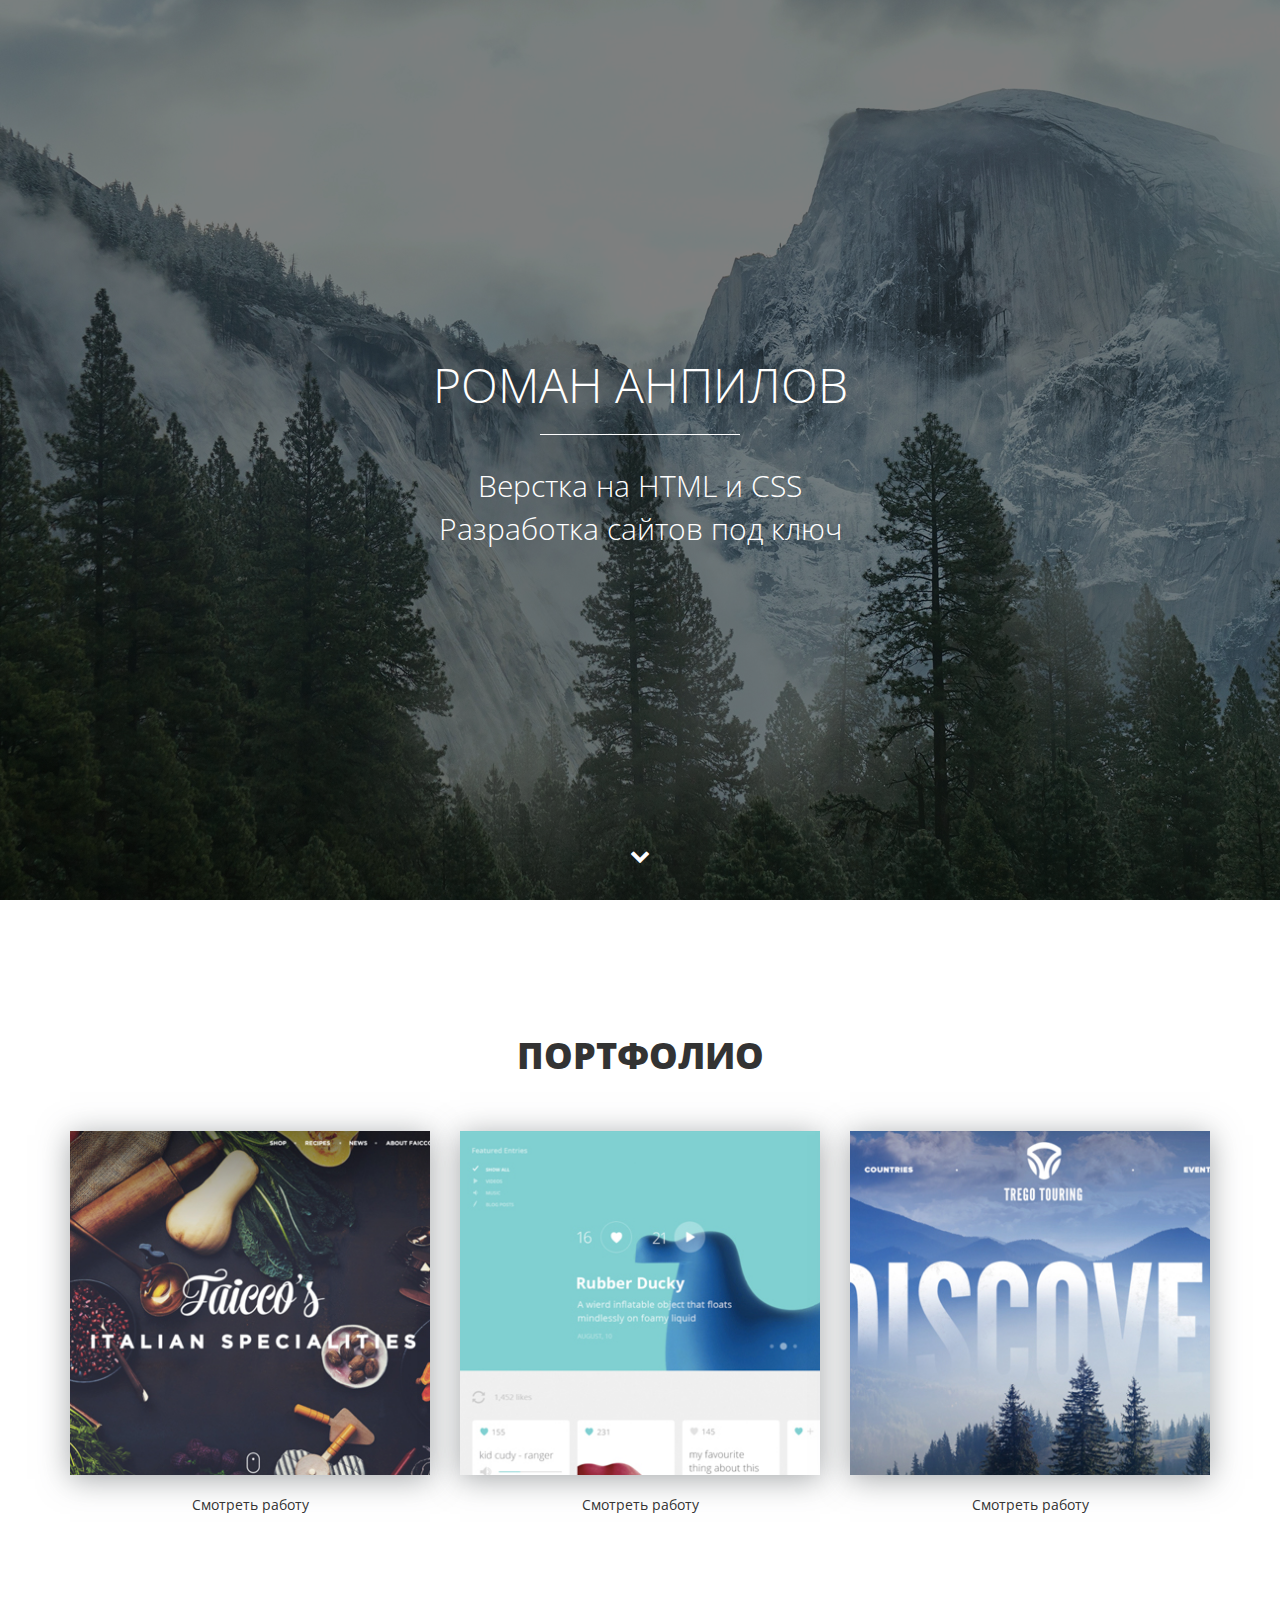
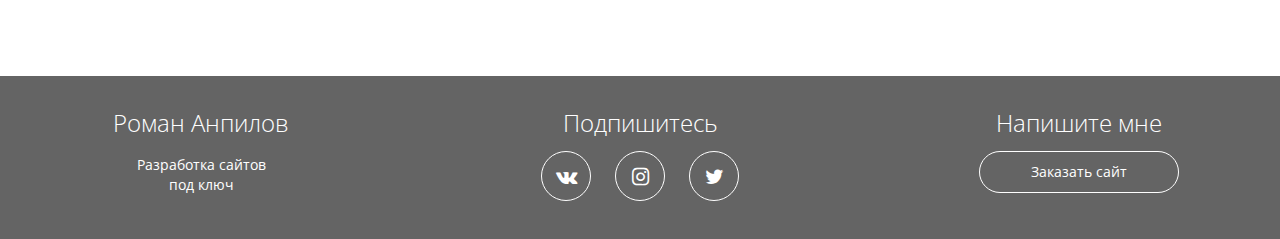
==== index.html @ 8c98fd51 "Загрузили сайт" ====
<!DOCTYPE html>
<html lang="ru">
  <head>
    <meta charset="utf-8">
    <meta http-equiv="X-UA-Compatible" content="IE=edge">
    <meta name="viewport" content="width=device-width, initial-scale=1">
    <!-- meta для соцсетей -->
    <meta property="og:url" content="">
    <meta property="og:type" content="website">
    <meta property="og:title" content="Роман Анпилов - верстка сайтов на HTML и CSS">
    <meta property="og:image" content="">
    <meta property="og:description" content="Закажите разработку сайта без посредников от 5 990 рублей">
    <meta property="og:site_name" content="Портфолио верстальщика">
    <meta property="article:author" content="Роман Анпилов">
    <!-- Заголовок сайта -->
    <title>Роман Анпилов - Портфолио</title>
    <link href="https://fonts.googleapis.com/css?family=Open+Sans:400,700&amp;subset=cyrillic" rel="stylesheet">
    <link href="css/bootstrap.min.css" rel="stylesheet">
    <link rel="stylesheet" href="css/fontello.css">
    <link rel="stylesheet" href="css/fontello-embedded.css">
    <link href="css/style.css" rel="stylesheet">
    <!-- Фавиконка -->
    <link rel="shortcut icon" type="image/x-icon" href="favicon.ico">
    <!--[if lt IE 9]>
      <script src="https://oss.maxcdn.com/html5shiv/3.7.3/html5shiv.min.js"></script>
      <script src="https://oss.maxcdn.com/respond/1.4.2/respond.min.js"></script>
    <![endif]-->
  </head>
  <body>
			
			<div class="main">
			<div class="main-overlay"></div>
				<div class="wrapper">
					<div class="main-header">
						<h1>Роман Анпилов </h1>
						<div class="main-line"></div>
						<p>Верстка на HTML и CSS <br>Разработка сайтов под ключ</p>
					</div>
				</div>
				<a class="main-down" href="#"><i class="icon-down"></i></a>
			</div> 

			<div class="portfolio">
				<div class="container">
					<h2 class="section-header">Портфолио</h2>
					<div class="row">
						<div class="col-md-4">
							<div class="portfolio-block">
							<img src="img/portfolio/1.jpg" alt="Работа №1">
							<a data-toggle="modal"  href="#work-1">Смотреть работу</a>
							</div>
						</div>
						<div class="col-md-4">
							<div class="portfolio-block">
							<img src="img/portfolio/2.jpg" alt="Работа №2">
							<a data-toggle="modal"  href="#work-2">Смотреть работу</a>
							</div>
						</div>
						<div class="col-md-4">
							<div class="portfolio-block">
							<img src="img/portfolio/3.jpg" alt="Работа №3">
							<a data-toggle="modal"  href="#work-3">Смотреть работу</a>
							</div>
						</div>
					</div>
				</div>
			</div>   

			<div class="footer">
				<div class="container">
					<div class="row">
						<div class="col-md-3">
							<strong>Роман Анпилов</strong>
							<p>Разработка сайтов <br>под ключ</p>
						</div>
						<div class="col-md-6">
							<strong>Подпишитесь</strong>
							<div class="social-links">
								<a href="#"><i class="icon-vk"></i></a>
								<a href="#"><i class="icon-instagram"></i></a>
								<a href="#"><i class="icon-twitter"></i></a>
							</div>
						</div>
						<div class="col-md-3">
							<strong>Напишите мне</strong>
							<a href="https://vk.me/ranpilov" class="offer-btn">Заказать сайт</a>
						</div>
					</div>
				</div>
			</div>

			<!-- Всплывающие окна -->
			<div class="modal fade" id="work-1" role="dialog">
			  <div class="modal-dialog" role="document">
			    <div class="modal-content">
			      <div class="modal-header">
			        <button type="button" class="close" data-dismiss="modal" aria-label="Close"><span aria-hidden="true">&times;</span></button>
			        <h4 class="modal-title">Описание проекта</h4>
			      </div>
			      <div class="modal-body">
			        <div class="row">
	<div class="col-lg-5">
		<img src="img/portfolio/1.jpg" alt="Первая работа	">
	</div>
	<div class="col-lg-7">
		<h4>Сайт для ресторана</h4>
		<p>Описание сайта</p>
		<a href="https://vk.me/ranpilov" class="modal-btn">Заказать такой сайт</a>
	</div>
</div>
			      </div>
			    </div>
			  </div>
			</div>
			<div class="modal fade" id="work-2" role="dialog">
			  <div class="modal-dialog" role="document">
			    <div class="modal-content">
			      <div class="modal-header">
			        <button type="button" class="close" data-dismiss="modal" aria-label="Close"><span aria-hidden="true">&times;</span></button>
			        <h4 class="modal-title">Описание проекта</h4>
			      </div>
			      <div class="modal-body">
			        <div class="row">
	<div class="col-lg-5">
		<img src="img/portfolio/2.jpg" alt="Вторая работа	">
	</div>
	<div class="col-lg-7">
		<h4>Сайт для еще чего-то</h4>
		<p>Описание сайта</p>
		<a href="https://vk.me/ranpilov" class="modal-btn">Заказать такой сайт</a>
	</div>
</div>
			      </div>
			    </div>
			  </div>
			</div>
			<div class="modal fade" id="work-3" role="dialog">
			  <div class="modal-dialog" role="document">
			    <div class="modal-content">
			      <div class="modal-header">
			        <button type="button" class="close" data-dismiss="modal" aria-label="Close"><span aria-hidden="true">&times;</span></button>
			        <h4 class="modal-title">Описание проекта</h4>
			      </div>
			      <div class="modal-body">
<div class="row">
	<div class="col-lg-5">
		<img src="img/portfolio/3.jpg" alt="Третья работа	">
	</div>
	<div class="col-lg-7">
		<h4>Сайт для третьей работы</h4>
		<p>Описание сайта</p>
		<a href="https://vk.me/ranpilov" class="modal-btn">Заказать такой сайт</a>
	</div>
</div>
			      </div>
			    </div>
			  </div>
			</div>

    <!-- jQuery (necessary for Bootstrap's JavaScript plugins) -->
    <script src="https://ajax.googleapis.com/ajax/libs/jquery/1.12.4/jquery.min.js"></script>
    <script src="js/bootstrap.min.js"></script>
   
  </body>
</html>
---- css/fontello.css ----
@font-face {
  font-family: 'fontello';
  src: url('../font/fontello.eot?32380751');
  src: url('../font/fontello.eot?32380751#iefix') format('embedded-opentype'),
       url('../font/fontello.woff2?32380751') format('woff2'),
       url('../font/fontello.woff?32380751') format('woff'),
       url('../font/fontello.ttf?32380751') format('truetype'),
       url('../font/fontello.svg?32380751#fontello') format('svg');
  font-weight: normal;
  font-style: normal;
}
/* Chrome hack: SVG is rendered more smooth in Windozze. 100% magic, uncomment if you need it. */
/* Note, that will break hinting! In other OS-es font will be not as sharp as it could be */
/*
@media screen and (-webkit-min-device-pixel-ratio:0) {
  @font-face {
    font-family: 'fontello';
    src: url('../font/fontello.svg?32380751#fontello') format('svg');
  }
}
*/
 
 [class^="icon-"]:before, [class*=" icon-"]:before {
  font-family: "fontello";
  font-style: normal;
  font-weight: normal;
  speak: none;
 
  display: inline-block;
  text-decoration: inherit;
  width: 1em;
  margin-right: .2em;
  text-align: center;
  /* opacity: .8; */
 
  /* For safety - reset parent styles, that can break glyph codes*/
  font-variant: normal;
  text-transform: none;
 
  /* fix buttons height, for twitter bootstrap */
  line-height: 1em;
 
  /* Animation center compensation - margins should be symmetric */
  /* remove if not needed */
  margin-left: .2em;
 
  /* you can be more comfortable with increased icons size */
  /* font-size: 120%; */
 
  /* Font smoothing. That was taken from TWBS */
  -webkit-font-smoothing: antialiased;
  -moz-osx-font-smoothing: grayscale;
 
  /* Uncomment for 3D effect */
  /* text-shadow: 1px 1px 1px rgba(127, 127, 127, 0.3); */
}
 
.icon-down:before { content: '\e800'; } /* '' */
.icon-twitter:before { content: '\f099'; } /* '' */
.icon-instagram:before { content: '\f16d'; } /* '' */
.icon-vk:before { content: '\f189'; } /* '' */
---- css/fontello-embedded.css ----
@font-face {
  font-family: 'fontello';
  src: url('../font/fontello.eot?97182324');
  src: url('../font/fontello.eot?97182324#iefix') format('embedded-opentype'),
       url('../font/fontello.svg?97182324#fontello') format('svg');
  font-weight: normal;
  font-style: normal;
}
@font-face {
  font-family: 'fontello';
  src: url('[data-uri]') format('woff'),
       url('[data-uri]') format('truetype');
}
/* Chrome hack: SVG is rendered more smooth in Windozze. 100% magic, uncomment if you need it. */
/* Note, that will break hinting! In other OS-es font will be not as sharp as it could be */
/*
@media screen and (-webkit-min-device-pixel-ratio:0) {
  @font-face {
    font-family: 'fontello';
    src: url('../font/fontello.svg?97182324#fontello') format('svg');
  }
}
*/
 
 [class^="icon-"]:before, [class*=" icon-"]:before {
  font-family: "fontello";
  font-style: normal;
  font-weight: normal;
  speak: none;
 
  display: inline-block;
  text-decoration: inherit;
  width: 1em;
  margin-right: .2em;
  text-align: center;
  /* opacity: .8; */
 
  /* For safety - reset parent styles, that can break glyph codes*/
  font-variant: normal;
  text-transform: none;
     
  /* fix buttons height, for twitter bootstrap */
  line-height: 1em;
 
  /* Animation center compensation - margins should be symmetric */
  /* remove if not needed */
  margin-left: .2em;
 
  /* you can be more comfortable with increased icons size */
  /* font-size: 120%; */
 
  /* Uncomment for 3D effect */
  /* text-shadow: 1px 1px 1px rgba(127, 127, 127, 0.3); */
}
.icon-down:before { content: '\e800'; } /* '' */
.icon-twitter:before { content: '\f099'; } /* '' */
.icon-instagram:before { content: '\f16d'; } /* '' */
.icon-vk:before { content: '\f189'; } /* '' */
---- css/style.css ----
body {
	font-family: 'Open Sans', sans-serif;
}
html {
	font-size: 10px;
}
a:active, a:visited, a:focus {
	text-decoration: none;
	outline: none;
}
.wrapper {
	display:table-cell;
	vertical-align:middle;
}
.main {
	position: relative;
	display:table;
	width: 100%;
	text-align: center;
	color: #fff;
	height: 100vh;
	background: #000 url(../img/main-bg.jpg) center center no-repeat;
}
.main-overlay {
	position: absolute;
	z-index: 1;
	width: 100%;
	height: 100%;
	background-color: rgba(0,0,0,0.5);
}
.main h1 {
	margin-bottom: 1.4rem;
	font-weight: 300;
	text-transform: uppercase;
	font-size: 4.8rem;
}
.main p {
	font-size: 3rem;
	font-weight: 300;
}
.main-header {
	position: relative;
	z-index: 2;
}
.main-line {
	width: 200px;
	height: 1px;
	background-color: #fff;
	margin: 0 auto;
}
.main-down {
	position: absolute;
	color: #fff;
	z-index: 4;
	bottom: 2rem;
	display: inline-block;
	font-size: 2rem;
	width: 50px;
	height: 50px;
	border-radius: 50%;
	border: 1px solid transparent;
	line-height: 50px;
	left: 50%;
	margin-left: -25px;
	transition: 0.2s;
}
.main-down:hover {
	color: #fff;
	border-color: #fff;
}
/*Секция с портфолио*/
.portfolio {
	padding: 10rem 0px;
	text-align: center;
}
.section-header {
	text-transform: uppercase;
	font-weight: 800;
	font-size: 3.6rem;
	margin-bottom: 5rem;
}
.portfolio img {
	width: 100%;
	max-width: 360px;
	box-shadow: 0px 4px 29px 0px rgba(87, 92, 97, 0.54);
}
.portfolio a {
	display: block;
	margin: 2rem auto 6rem;
	color: #333;
	width: 17rem;
	border-bottom: 1px solid transparent;
}
.portfolio a:hover {
	text-decoration: none;
	border-bottom: 1px dotted #333;
}
/*Секция - подвал*/
.footer {
	background-color: #646464;
	color: #fff;
	text-align: center;
	padding: 3rem 0;
}
.footer strong {
	font-weight: 300;
	font-size: 2.4rem;
}
.social-links {
	margin-top: 1rem;
}
.social-links a {
	width: 5rem;
	height: 5rem;
	line-height: 5rem;
	display: inline-block;
	color: #fff;
	border: solid 1px #fff;
	border-radius: 50%;
	margin-left: 1rem;
	margin-right: 1rem;
	font-size: 2rem;
	transition: 0.2s;
}
.social-links a:hover {
	background-color: #fff;
	color: #646464;
}
.offer-btn {
	display: block;
	width: 80%;
	max-width: 200px;
	margin: 1rem auto;
	border: 1px solid #fff;
	padding-top: 1rem;
	padding-bottom: 1rem;
	color: #fff;
	border-radius: 100px;
	transition: 0.2s;
}
.offer-btn:hover {
	text-decoration: none;
	background-color: #fff;
	color: #646464;
}
.modal img {
	width: 100%;
}
.modal-title {
	font-weight: 800;
	font-size: 2rem;
}
.close {
	background-color: transparent;
	border: none;
	font-size: 2.5rem;
	position: absolute;
	right: 2rem;
	top: 1rem;
}
.modal-btn {
	display: inline-block;
	color: #333;
	border: 1px solid #333;
	padding: 10px 20px;
	border-radius: 5px;
}
.modal-btn:hover {
	background-color: #333;
	color: #fff;
	text-decoration: none;
}
@media (min-width: 0px) and (max-width: 767px) {
	html {
		font-size: 7px;
	}
	.footer strong {
		margin: 3rem 0 2rem;
		display: inline-block;
	}
	.social-links a {
		font-size: 1.5rem;
	}
}

@media (min-width: 768px) and (max-width: 991px) {
	.footer strong {
		margin: 3rem 0 2rem;
		display: inline-block;
	}
}
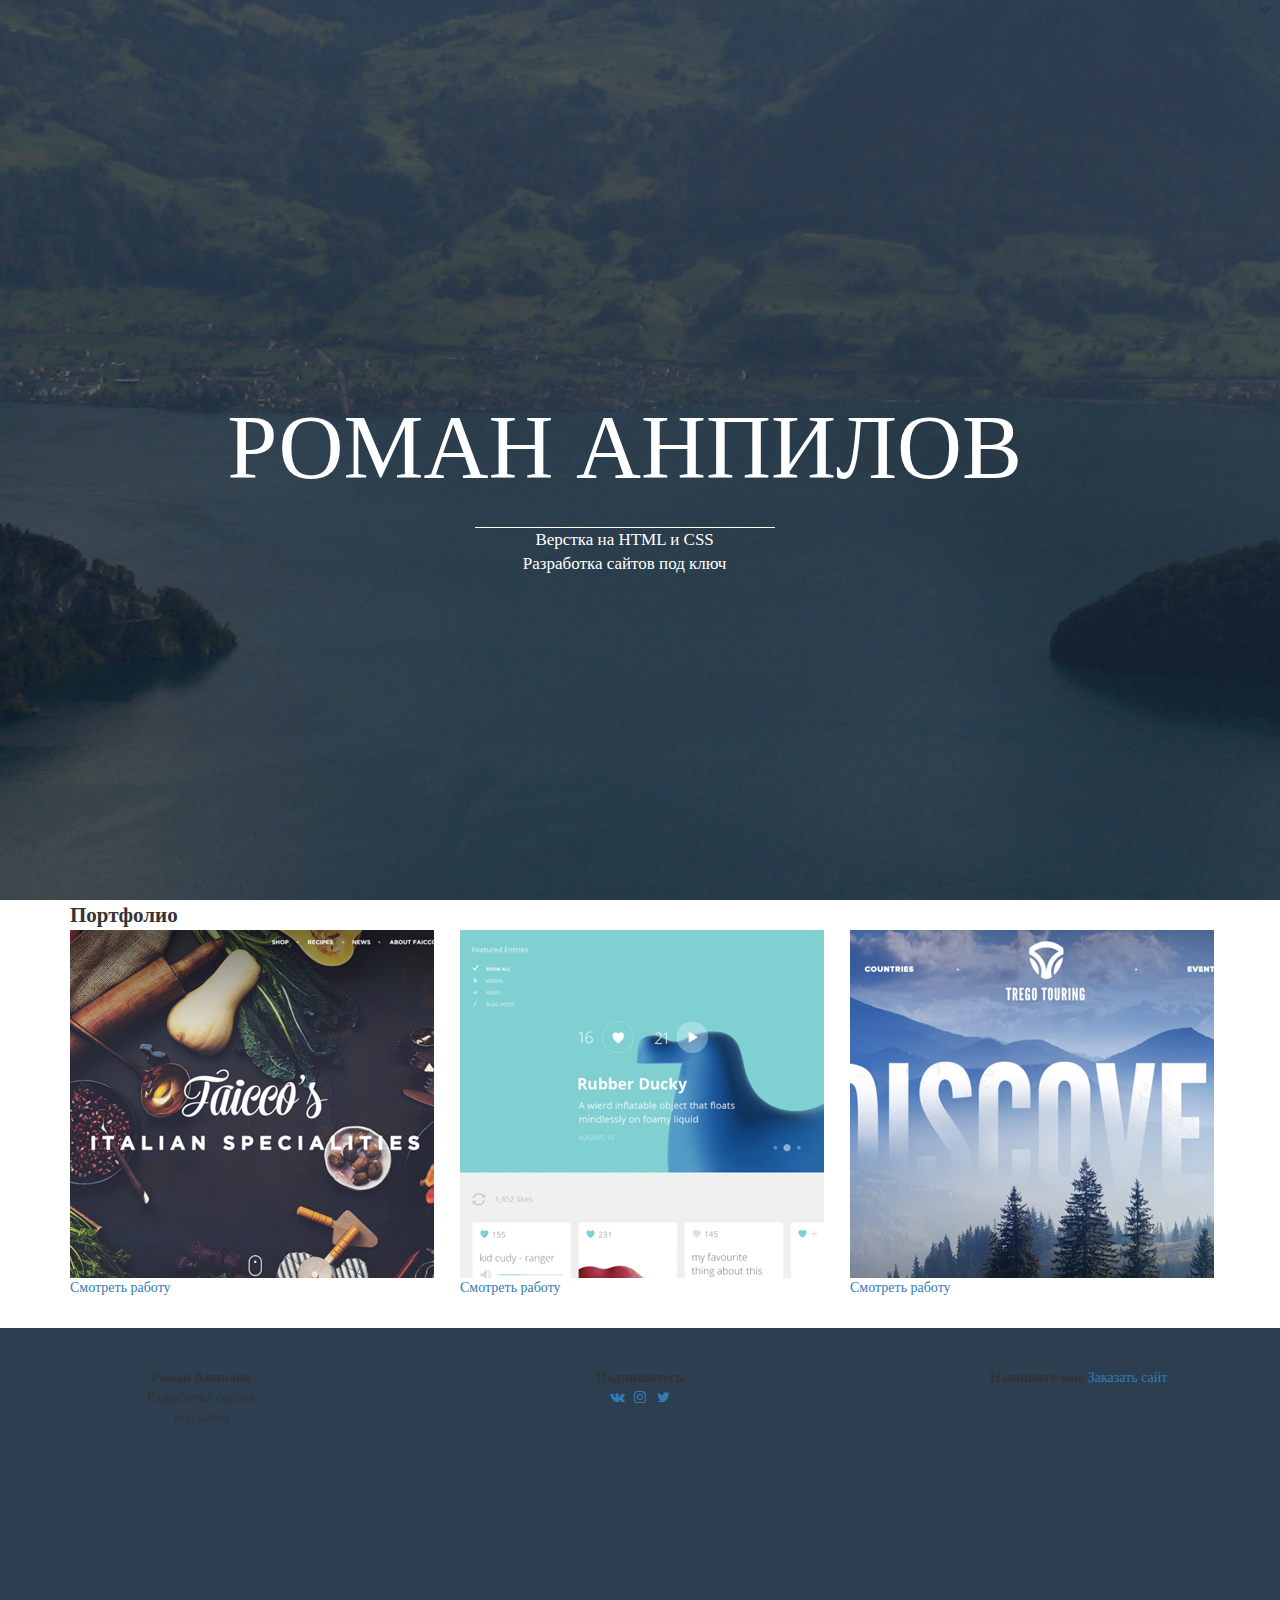
==== commit 45e32277: "Xax" ====
--- a/index.html
+++ b/index.html
@@ -25,6 +25,13 @@
       <script src="https://oss.maxcdn.com/html5shiv/3.7.3/html5shiv.min.js"></script>
       <script src="https://oss.maxcdn.com/respond/1.4.2/respond.min.js"></script>
     <![endif]-->
+	  <script async src="//pagead2.googlesyndication.com/pagead/js/adsbygoogle.js"></script>
+<script>
+  (adsbygoogle = window.adsbygoogle || []).push({
+    google_ad_client: "ca-pub-1155343436311621",
+    enable_page_level_ads: true
+  });
+</script>
   </head>
   <body>
 			
@@ -37,10 +44,10 @@
 						<p>Верстка на HTML и CSS <br>Разработка сайтов под ключ</p>
 					</div>
 				</div>
-				<a class="main-down" href="#"><i class="icon-down"></i></a>
+				<a class="main-down slowly" href="#portfolio"><i class="icon-down"></i></a>
 			</div> 
 
-			<div class="portfolio">
+			<div class="portfolio" id="portfolio">
 				<div class="container">
 					<h2 class="section-header">Портфолио</h2>
 					<div class="row">
@@ -160,6 +167,17 @@
     <!-- jQuery (necessary for Bootstrap's JavaScript plugins) -->
     <script src="https://ajax.googleapis.com/ajax/libs/jquery/1.12.4/jquery.min.js"></script>
     <script src="js/bootstrap.min.js"></script>
+    <script>
+    	$(document).ready(function(){
+    $('.slowly').click( function(){ // ловим клик по ссылке с классом go_to
+	var scroll_el = $(this).attr('href'); // возьмем содержимое атрибута href, должен быть селектором, т.е. например начинаться с # или .
+        if ($(scroll_el).length != 0) { // проверим существование элемента чтобы избежать ошибки
+	    $('html, body').animate({ scrollTop: $(scroll_el).offset().top }, 800); // анимируем скроолинг к элементу scroll_el
+        }
+	    return false; // выключаем стандартное действие
+    });
+});
+    </script>
    
   </body>
-</html>+</html>
--- a/css/style.css
+++ b/css/style.css
@@ -1,196 +1,553 @@
-body {
-	font-family: 'Open Sans', sans-serif;
-}
-html {
-	font-size: 10px;
-}
-a:active, a:visited, a:focus {
-	text-decoration: none;
-	outline: none;
-}
-.wrapper {
-	display:table-cell;
-	vertical-align:middle;
-}
-.main {
-	position: relative;
-	display:table;
-	width: 100%;
-	text-align: center;
-	color: #fff;
-	height: 100vh;
-	background: #000 url(../img/main-bg.jpg) center center no-repeat;
-}
-.main-overlay {
-	position: absolute;
-	z-index: 1;
-	width: 100%;
-	height: 100%;
-	background-color: rgba(0,0,0,0.5);
-}
-.main h1 {
-	margin-bottom: 1.4rem;
-	font-weight: 300;
-	text-transform: uppercase;
-	font-size: 4.8rem;
-}
-.main p {
-	font-size: 3rem;
-	font-weight: 300;
-}
-.main-header {
-	position: relative;
-	z-index: 2;
-}
-.main-line {
-	width: 200px;
-	height: 1px;
-	background-color: #fff;
-	margin: 0 auto;
-}
-.main-down {
-	position: absolute;
-	color: #fff;
-	z-index: 4;
-	bottom: 2rem;
-	display: inline-block;
-	font-size: 2rem;
-	width: 50px;
-	height: 50px;
-	border-radius: 50%;
-	border: 1px solid transparent;
-	line-height: 50px;
-	left: 50%;
-	margin-left: -25px;
-	transition: 0.2s;
-}
-.main-down:hover {
-	color: #fff;
-	border-color: #fff;
-}
-/*Секция с портфолио*/
-.portfolio {
-	padding: 10rem 0px;
-	text-align: center;
-}
-.section-header {
-	text-transform: uppercase;
-	font-weight: 800;
-	font-size: 3.6rem;
-	margin-bottom: 5rem;
-}
-.portfolio img {
-	width: 100%;
-	max-width: 360px;
-	box-shadow: 0px 4px 29px 0px rgba(87, 92, 97, 0.54);
-}
-.portfolio a {
-	display: block;
-	margin: 2rem auto 6rem;
-	color: #333;
-	width: 17rem;
-	border-bottom: 1px solid transparent;
-}
-.portfolio a:hover {
-	text-decoration: none;
-	border-bottom: 1px dotted #333;
-}
-/*Секция - подвал*/
-.footer {
-	background-color: #646464;
-	color: #fff;
-	text-align: center;
-	padding: 3rem 0;
-}
-.footer strong {
-	font-weight: 300;
-	font-size: 2.4rem;
-}
-.social-links {
-	margin-top: 1rem;
-}
-.social-links a {
-	width: 5rem;
-	height: 5rem;
-	line-height: 5rem;
-	display: inline-block;
-	color: #fff;
-	border: solid 1px #fff;
-	border-radius: 50%;
-	margin-left: 1rem;
-	margin-right: 1rem;
-	font-size: 2rem;
-	transition: 0.2s;
-}
-.social-links a:hover {
-	background-color: #fff;
-	color: #646464;
-}
-.offer-btn {
-	display: block;
-	width: 80%;
-	max-width: 200px;
-	margin: 1rem auto;
-	border: 1px solid #fff;
-	padding-top: 1rem;
-	padding-bottom: 1rem;
-	color: #fff;
-	border-radius: 100px;
-	transition: 0.2s;
-}
-.offer-btn:hover {
-	text-decoration: none;
-	background-color: #fff;
-	color: #646464;
-}
-.modal img {
-	width: 100%;
-}
-.modal-title {
-	font-weight: 800;
-	font-size: 2rem;
-}
-.close {
-	background-color: transparent;
-	border: none;
-	font-size: 2.5rem;
-	position: absolute;
-	right: 2rem;
-	top: 1rem;
-}
-.modal-btn {
-	display: inline-block;
-	color: #333;
-	border: 1px solid #333;
-	padding: 10px 20px;
-	border-radius: 5px;
-}
-.modal-btn:hover {
-	background-color: #333;
-	color: #fff;
-	text-decoration: none;
-}
-@media (min-width: 0px) and (max-width: 767px) {
-	html {
-		font-size: 7px;
-	}
-	.footer strong {
-		margin: 3rem 0 2rem;
-		display: inline-block;
-	}
-	.social-links a {
-		font-size: 1.5rem;
-	}
-}
-
-@media (min-width: 768px) and (max-width: 991px) {
-	.footer strong {
-		margin: 3rem 0 2rem;
-		display: inline-block;
-	}
-}
-
-
-
-
-
+
+
+* {
+	margin: 0;
+	padding: 0;
+}
+
+body {
+	font-family: 'Fira Sans', serif;
+	background-color: #fff;
+}
+
+a:active, a:visited, a:focus {
+	text-decoration: none;
+	
+}
+/* MAIN */
+
+.wrapper {
+	display:table-cell;
+	vertical-align:middle;
+}
+.main {
+	position: relative;
+	display:table;
+	width:  100%;
+	text-align: center;
+	color: #fff;
+	height: 100vh;
+	background-attachment: fixed; 
+	background: #000 url(../img/slider2.jpg) center center no-repeat;
+}
+.main-overlay {
+	position: absolute;
+	z-index: 1;
+	width: 100%;
+	height: 100%;
+	background-color: rgba(0,0,0,0.5);
+}
+.main h1 {
+	margin-bottom: 1.4rem;
+	font-weight: 300;
+	text-transform: uppercase;
+	font-size: 4rem;
+}
+.main p {
+	font-size: 1.7rem;
+	
+}
+.main-header {
+	position: relative;
+	z-index: 2;
+	display: inline-block;
+}
+.main-line {
+	width: 300px;
+	height: 1px;
+	background-color: #fff;
+	margin: 0 auto;
+}
+.butn {
+	
+	color: #fff;
+	z-index: 4;
+	position: absolute;
+	right:  43%;
+	border: 1px solid #fff;
+	border-radius: 100px;
+	display: inline-block;
+	font-size: 1rem;
+	padding: 1rem;
+	bottom:2rem;
+}
+
+
+
+.butn:hover {
+	transition: 0.2s;
+	text-decoration: none;
+	text-decoration: none;
+    background-color: #fff;
+    color: #3BA5CA;
+}
+
+/* Action */
+
+.prline {
+	width: 200px;
+	height: 1px;
+	background-color: #3BA5CA;
+	margin: 0 auto;
+}
+
+.ic {
+	font-size: 80px;
+	text-align: center;
+	color: #3BA5CA;
+}
+
+.ass {
+	text-align: center;
+}
+
+.mp1 {
+	background: url(../img/map/map1.jpg) no-repeat;
+	height:  300px;
+
+}
+.mp {
+	text-align: center;
+	border: 1px solid #fff;
+	bottom-border-radius: 5%;
+	height:  300px;
+	font-size: 22px;
+}
+
+.mp2 {
+	background: url(../img/map/map2.jpg) no-repeat;
+	height:  350px;
+	
+
+}
+
+.butn1 {
+	
+	padding: 1rem;
+	border: 2px solid #EF5B3E;
+	border-radius: 100px;
+	margin-top: 2rem;
+}
+
+.butn1:hover {
+	color:white ;
+	text-decoration: none;
+	background: #EF5B3E;
+	transition: 0.2s;
+}
+
+.mp3 {
+	background: url(../img/map/map2.jpg) no-repeat;
+	height:  300px;
+	
+}
+
+.mpa {
+	text-align: center;
+	border: 1px solid #fff;
+	bottom-border-radius: 5%;
+	height:  300px;
+	font-size: 20px;
+}
+
+.row>h1 , .row>h2 {
+	text-align: center;
+	margin-bottom: 20px;
+
+}
+
+.mp4 {
+	background: url(../img/map/map4.jpg) no-repeat;
+	height:  300px;
+	 
+}
+
+
+/* 
+Первичные стили:
+С ними работает слайд шоу
+*/
+
+#slides {
+ position: relative;
+ height: 300px;
+ padding: 0px;
+ margin: 0px;
+ list-style-type: none;
+}
+
+.slide {
+ position: absolute;
+ left: 0px;
+ top: 0px;
+ width: 100%;
+ height: 100%;
+ opacity: 0;
+ z-index: 1;
+
+ -webkit-transition: opacity 1s;
+ -moz-transition: opacity 1s;
+ -o-transition: opacity 1s;
+ transition: opacity 1s;
+}
+
+.showing {
+ opacity: 1;
+ z-index: 2;
+}
+
+/*
+Второстепенные стили:
+Внешний вид; можете изменять
+*/
+
+.slide {
+ font-size: 40px;
+ padding: 40px;
+ background: #3BA5CA;
+ box-sizing: border-box;
+
+ color: #fff;
+ text-align: center;
+}
+
+.slide>p {
+	font-size: 25px;
+}
+
+h1 {
+	text-align: center;
+}
+
+.headp {
+	background: #3BA5CA;
+	text-align: center;
+	margin-top: 20px;
+	height: 130px;
+	color: white;
+}
+
+.bodyp {
+	background: #F1F1F1;
+	height: 230px;
+	text-align: center;
+
+}
+
+.headp>h1, .headp>h2 {
+	padding-top: 10px;
+}
+
+.bodyp>a  {
+	color: white;
+	background: #3ba5ca;
+	padding: 1rem;
+	border: 2px solid #3BA5CA;
+	border-radius: 100px;
+	text-decoration: none;
+
+}
+
+
+
+.bodyp>p {
+	text-align: center;
+	padding-top: 20px;
+	padding-bottom: 40px;
+	
+}
+
+.fqa  {
+	color: #3ba5ca;
+	padding: 1rem;
+	border: 2px solid #3BA5CA;
+	border-radius: 100px;
+	
+	margin-top: 20px;
+ }
+
+.fff>h1 {
+	margin-top: 30px;
+}
+
+ .t1 {
+ 	display: none;
+ 	text-align: center;
+ 	padding: 1rem;
+	border: 2px solid #E74C3C;
+	border-radius: 100px;
+	font-size: 20px;
+}
+
+.t2
+{
+ 	display: none;
+ 	text-align: center;
+ 	padding: 1rem;
+	border: 2px solid #E74C3C;
+	border-radius: 100px;
+	font-size: 20px;
+}
+
+.t3
+{
+ 	display: none;
+ 	text-align: center;
+ 	padding: 1rem;
+	border: 2px solid #E74C3C;
+	border-radius: 100px;
+	font-size: 20px;
+}
+
+.t4
+{
+ 	display: none;
+ 	text-align: center;
+ 	padding: 1rem;
+	border: 2px solid #E74C3C;
+	border-radius: 100px;
+	font-size: 20px;
+}
+
+.t5
+{
+ 	display: none;
+ 	text-align: center;
+ 	padding: 1rem;
+	border: 2px solid #E74C3C;
+	border-radius: 100px;
+	font-size: 20px;
+}
+
+
+.sert {
+	background: #3BA5CA;
+	height: 300px;
+	text-align: center;
+}
+
+.sert>h1 , .sert>p {
+	color: white;
+	padding-top: 30px;
+	text-align: center;
+}
+
+.sert>p {
+	font-size: 20px;
+	padding-bottom: 20px;
+}
+
+.bbtt {
+	color: white;
+	padding: 1rem;
+	border: 2px solid white;
+	border-radius: 100px;
+
+}
+
+.bbtt:hover {
+	color: #3BA5CA;
+	background-color: #fff;
+	text-decoration: none;
+	transition: 0.2s;
+
+}
+
+.footer {
+	background: #2C3E50;
+	height:  500px;
+	padding-top: 40px;
+}
+
+#slides>h1 {
+	color: white;
+}
+
+.marp {
+	text-align: center;
+	color: #2C3E50;
+	border: 2px solid #3498DB;
+	border-radius: 1%;
+	padding: 10px;
+	font-size: 20px;
+}
+
+.ffm {
+	
+	margin-top: 20px;
+}
+
+.ffr {
+	text-align: center;
+}
+
+.action {
+	background-color: #3BA5CA;
+	height: 300px;
+}
+
+.action>p {
+	color: white;
+	font-size: 25px;
+	text-align: center;
+	padding-top: 10px;
+}
+
+.action>h1 {
+	color: white;
+	font-size: 50px;
+	text-align: center;
+}
+
+.pas {
+	margin-bottom: 40px;
+}
+
+.form-group>h1 {
+	font-size: 30px;
+}
+
+.footer {
+	text-align: center;
+	margin-top: 30px;
+}
+
+.footer h1 {
+	color: #fff;
+}
+
+.fp {
+	color: white;
+	font-size: 30px;
+	text-align: center;
+}
+
+.form-control{
+	border: 2px solid #bdc3c7;
+    color: #34495e;
+    font-family: "Lato", Helvetica, Arial, sans-serif;
+    font-size: 15px;
+    line-height: 1.467;
+    padding: 8px 12px;
+    height: 42px;
+    border-radius: 6px;
+    box-shadow: none;
+    transition: border 0.25s linear, color 0.25s linear, background-color 0.25s linear;
+    margin-top: 40px;
+}
+
+.butna {
+	
+	color: #fff;
+	margin-top: 10px;
+	border: 1px solid #fff;
+	border-radius: 100px;
+	display: inline-block;
+	font-size: 1rem;
+	padding: 1rem;
+	bottom:2rem;
+}
+
+
+
+.butna:hover {
+	transition: 0.2s;
+	text-decoration: none;
+	text-decoration: none;
+    background-color: #fff;
+    color: #3BA5CA;
+}
+
+blockquote{
+	border-left: 3px solid #3BA5CA;
+    padding: 0 0 0 16px;
+    margin: 0 0 30px;
+	font-size: 17.5px;
+	margin-top: 40px ;
+}
+
+#sl1 {
+	background: #000 url(../img/slider2.jpg) center center no-repeat;
+	
+}
+
+#sl2 {
+	background: #000 url(../img/images1.jpg) center center no-repeat;
+	
+}
+
+
+
+#sl4 {
+	background: #000 url(../img/slider4.jpg) center center no-repeat;
+	
+}
+
+#sledess {
+ position: relative;
+ height: 100vh;
+ padding: 0px;
+ margin: 0px;
+ list-style-type: none;
+ text-align: center;
+display:table-cell;
+	vertical-align:middle;
+}
+
+
+
+.slide {
+ position: absolute;
+ left: 0px;
+ top: 0px;
+ width: 100%;
+ height: 100%;
+ opacity: 0;
+ z-index: 1;
+
+ -webkit-transition: opacity 1s;
+ -moz-transition: opacity 1s;
+ -o-transition: opacity 1s;
+ transition: opacity 1s;
+}
+
+.showing {
+ opacity: 1;
+ z-index: 2;
+}
+
+#sledess>h1, #sledess>p , .main-line {
+	z-index: 3;
+	position:relative;
+	color: white;
+	
+}
+
+/*
+Второстепенные стили:
+Внешний вид; можете изменять
+*/
+
+.slide {
+ font-size: 40px;
+ padding: 40px;
+ 
+ box-sizing: border-box;
+
+ color: #fff;
+ text-align: center;
+}
+
+@media screen and (max-width: 1920px) { .main-header>h1
+ {font-size: 90px;} }
+@media screen and (max-width: 1140px) {  .main h1
+ {font-size: 4rem;} }
+/*@media screen and (max-width: 992px) { h1
+ {font-size: 50px;} }*/
+ @media screen and (max-width: 992px) { .headp>h1
+ {font-size: 30px;} }
+ @media screen and (max-width: 992px) { .headp>h1
+ {font-size: 30px;} }
+ @media screen and (max-width: 992px) { .sdsdsd h1
+ {font-size: 25px;
+ 	} }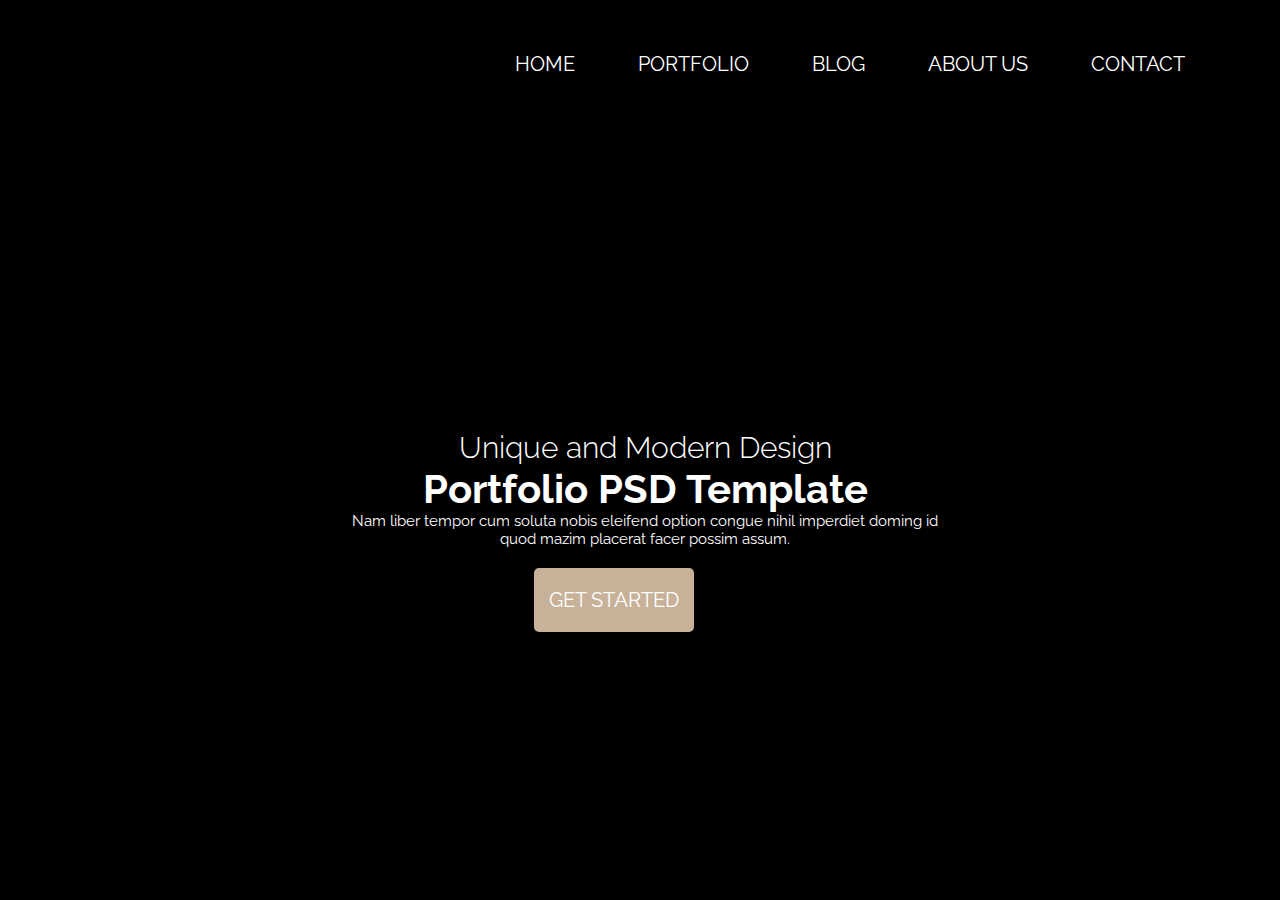
==== commit 9232f0a7: "Add files via upload" ====
--- a/index.html
+++ b/index.html
@@ -1,183 +1,42 @@
-<!DOCTYPE html>
-<html lang="ru">
-  <head>
-    <meta charset="utf-8">
-    <meta http-equiv="X-UA-Compatible" content="IE=edge">
-    <meta name="viewport" content="width=device-width, initial-scale=1">
-    <!-- meta для соцсетей -->
-    <meta property="og:url" content="">
-    <meta property="og:type" content="website">
-    <meta property="og:title" content="Роман Анпилов - верстка сайтов на HTML и CSS">
-    <meta property="og:image" content="">
-    <meta property="og:description" content="Закажите разработку сайта без посредников от 5 990 рублей">
-    <meta property="og:site_name" content="Портфолио верстальщика">
-    <meta property="article:author" content="Роман Анпилов">
-    <!-- Заголовок сайта -->
-    <title>Роман Анпилов - Портфолио</title>
-    <link href="https://fonts.googleapis.com/css?family=Open+Sans:400,700&amp;subset=cyrillic" rel="stylesheet">
-    <link href="css/bootstrap.min.css" rel="stylesheet">
-    <link rel="stylesheet" href="css/fontello.css">
-    <link rel="stylesheet" href="css/fontello-embedded.css">
-    <link href="css/style.css" rel="stylesheet">
-    <!-- Фавиконка -->
-    <link rel="shortcut icon" type="image/x-icon" href="favicon.ico">
-    <!--[if lt IE 9]>
-      <script src="https://oss.maxcdn.com/html5shiv/3.7.3/html5shiv.min.js"></script>
-      <script src="https://oss.maxcdn.com/respond/1.4.2/respond.min.js"></script>
-    <![endif]-->
-	  <script async src="//pagead2.googlesyndication.com/pagead/js/adsbygoogle.js"></script>
-<script>
-  (adsbygoogle = window.adsbygoogle || []).push({
-    google_ad_client: "ca-pub-1155343436311621",
-    enable_page_level_ads: true
-  });
-</script>
-  </head>
-  <body>
-			
-			<div class="main">
-			<div class="main-overlay"></div>
-				<div class="wrapper">
-					<div class="main-header">
-						<h1>Роман Анпилов </h1>
-						<div class="main-line"></div>
-						<p>Верстка на HTML и CSS <br>Разработка сайтов под ключ</p>
-					</div>
-				</div>
-				<a class="main-down slowly" href="#portfolio"><i class="icon-down"></i></a>
-			</div> 
-
-			<div class="portfolio" id="portfolio">
-				<div class="container">
-					<h2 class="section-header">Портфолио</h2>
-					<div class="row">
-						<div class="col-md-4">
-							<div class="portfolio-block">
-							<img src="img/portfolio/1.jpg" alt="Работа №1">
-							<a data-toggle="modal"  href="#work-1">Смотреть работу</a>
-							</div>
-						</div>
-						<div class="col-md-4">
-							<div class="portfolio-block">
-							<img src="img/portfolio/2.jpg" alt="Работа №2">
-							<a data-toggle="modal"  href="#work-2">Смотреть работу</a>
-							</div>
-						</div>
-						<div class="col-md-4">
-							<div class="portfolio-block">
-							<img src="img/portfolio/3.jpg" alt="Работа №3">
-							<a data-toggle="modal"  href="#work-3">Смотреть работу</a>
-							</div>
-						</div>
-					</div>
-				</div>
-			</div>   
-
-			<div class="footer">
-				<div class="container">
-					<div class="row">
-						<div class="col-md-3">
-							<strong>Роман Анпилов</strong>
-							<p>Разработка сайтов <br>под ключ</p>
-						</div>
-						<div class="col-md-6">
-							<strong>Подпишитесь</strong>
-							<div class="social-links">
-								<a href="#"><i class="icon-vk"></i></a>
-								<a href="#"><i class="icon-instagram"></i></a>
-								<a href="#"><i class="icon-twitter"></i></a>
-							</div>
-						</div>
-						<div class="col-md-3">
-							<strong>Напишите мне</strong>
-							<a href="https://vk.me/ranpilov" class="offer-btn">Заказать сайт</a>
-						</div>
-					</div>
-				</div>
-			</div>
-
-			<!-- Всплывающие окна -->
-			<div class="modal fade" id="work-1" role="dialog">
-			  <div class="modal-dialog" role="document">
-			    <div class="modal-content">
-			      <div class="modal-header">
-			        <button type="button" class="close" data-dismiss="modal" aria-label="Close"><span aria-hidden="true">&times;</span></button>
-			        <h4 class="modal-title">Описание проекта</h4>
-			      </div>
-			      <div class="modal-body">
-			        <div class="row">
-	<div class="col-lg-5">
-		<img src="img/portfolio/1.jpg" alt="Первая работа	">
-	</div>
-	<div class="col-lg-7">
-		<h4>Сайт для ресторана</h4>
-		<p>Описание сайта</p>
-		<a href="https://vk.me/ranpilov" class="modal-btn">Заказать такой сайт</a>
-	</div>
-</div>
-			      </div>
-			    </div>
-			  </div>
-			</div>
-			<div class="modal fade" id="work-2" role="dialog">
-			  <div class="modal-dialog" role="document">
-			    <div class="modal-content">
-			      <div class="modal-header">
-			        <button type="button" class="close" data-dismiss="modal" aria-label="Close"><span aria-hidden="true">&times;</span></button>
-			        <h4 class="modal-title">Описание проекта</h4>
-			      </div>
-			      <div class="modal-body">
-			        <div class="row">
-	<div class="col-lg-5">
-		<img src="img/portfolio/2.jpg" alt="Вторая работа	">
-	</div>
-	<div class="col-lg-7">
-		<h4>Сайт для еще чего-то</h4>
-		<p>Описание сайта</p>
-		<a href="https://vk.me/ranpilov" class="modal-btn">Заказать такой сайт</a>
-	</div>
-</div>
-			      </div>
-			    </div>
-			  </div>
-			</div>
-			<div class="modal fade" id="work-3" role="dialog">
-			  <div class="modal-dialog" role="document">
-			    <div class="modal-content">
-			      <div class="modal-header">
-			        <button type="button" class="close" data-dismiss="modal" aria-label="Close"><span aria-hidden="true">&times;</span></button>
-			        <h4 class="modal-title">Описание проекта</h4>
-			      </div>
-			      <div class="modal-body">
-<div class="row">
-	<div class="col-lg-5">
-		<img src="img/portfolio/3.jpg" alt="Третья работа	">
-	</div>
-	<div class="col-lg-7">
-		<h4>Сайт для третьей работы</h4>
-		<p>Описание сайта</p>
-		<a href="https://vk.me/ranpilov" class="modal-btn">Заказать такой сайт</a>
-	</div>
-</div>
-			      </div>
-			    </div>
-			  </div>
-			</div>
-
-    <!-- jQuery (necessary for Bootstrap's JavaScript plugins) -->
-    <script src="https://ajax.googleapis.com/ajax/libs/jquery/1.12.4/jquery.min.js"></script>
-    <script src="js/bootstrap.min.js"></script>
-    <script>
-    	$(document).ready(function(){
-    $('.slowly').click( function(){ // ловим клик по ссылке с классом go_to
-	var scroll_el = $(this).attr('href'); // возьмем содержимое атрибута href, должен быть селектором, т.е. например начинаться с # или .
-        if ($(scroll_el).length != 0) { // проверим существование элемента чтобы избежать ошибки
-	    $('html, body').animate({ scrollTop: $(scroll_el).offset().top }, 800); // анимируем скроолинг к элементу scroll_el
-        }
-	    return false; // выключаем стандартное действие
-    });
-});
-    </script>
-   
-  </body>
-</html>
+<!DOCTYPE html>
+<html lang="en">
+<head>
+	<meta charset="UTF-8">
+	<link rel="stylesheet" type="text/css" href="style.css">
+	<title>Site</title>
+	<link href="https://fonts.googleapis.com/css?family=Raleway" rel="stylesheet">
+</head>
+<body>
+	<header>
+		<div class="header-container">
+			<div class="logo">
+				<img src="img/logo.png" alt="">
+			</div>
+			<div class="divmenu">
+				<input type="checkbox" id="menu-checkbox">
+				<nav role="navigation" >
+				<label for="menu-checkbox" class="toggle-button" 
+				data-open="MENU" data-close="CLOSE" onclick> </label>
+				<ul class="main-menu">
+					<li><a href="#">HOME</a></li>
+					<li><a href="#">PORTFOLIO</a></li>
+					<li><a href="#">BLOG</a></li>
+					<li><a href="#">ABOUT US</a></li>
+					<li><a href="#">CONTACT</a></li>
+				</ul>
+				</nav>
+			</div>
+			<div class="texth">
+				<h2>Unique and Modern Design</h2>
+				<b><h1>Portfolio PSD Template</h1></b>
+				<p>Nam liber tempor cum soluta nobis eleifend option congue nihil imperdiet doming id <br> quod mazim placerat facer possim assum.</p>
+				<a href="" class="hbut">GET STARTED</a>
+			</div>
+	</header>
+
+	<script src="http://code.jquery.com/jquery-3.3.1.min.js"
+  	integrity="sha256-FgpCb/KJQlLNfOu91ta32o/NMZxltwRo8QtmkMRdAu8="
+  	crossorigin="anonymous"></script>
+	<script scr="js.js"></script>
+</body>
+</html>--- a/style.css
+++ b/style.css
@@ -0,0 +1,156 @@
+* {
+	margin: 0;
+	padding: 0;
+	font-family: 'Raleway', sans-serif;
+}
+
+.header-container {
+	background: #000 url(img/bg.png) center;
+	width: 100%;
+	height: 100vh;
+	background-size: cover;
+	
+}
+
+.logo {
+	padding: 2rem 5rem;
+	display: inline-block;
+}
+
+li {
+	list-style: none;
+	display: flex;
+}
+
+a {
+	text-decoration: none;
+}
+
+.header-container a{
+    color: #fff;
+    font-size: 20px;
+    margin-right: 63px;
+    transition: 0.4s;
+}	
+
+.divmenu a:hover{
+	color: #c7b299;
+}
+
+#menu-checkbox {
+	display: none;
+}
+
+ul {
+	display: flex;
+}
+
+nav {
+	margin-top: 20px;
+}
+
+.divmenu {
+	display: inline-block;
+	position: absolute;
+	right: 0;
+	padding: 2rem; 
+}
+
+.texth h2 {
+	font-size: 30px;
+	color: #fff;
+	font-weight: 300;
+}
+
+.texth h1 {
+	font-size: 40px;
+	color: #fff;
+}
+
+.texth p {
+	font-size: 15px;
+	color: #fff;
+	padding-bottom: 40px;
+}
+
+.texth {
+	margin: 0 auto;
+	text-align: center;
+  	position: absolute;
+  	left: 50%;
+  	top: 50%;
+  	margin-left: -18rem;
+  	margin-top: -20px;
+}
+
+.hbut {
+	color: #fff;
+	background: #c7b299;
+	padding: 20px 15px;
+	border-radius: 5px;
+}
+
+
+
+@media screen and (max-width:720px) {
+	.header-container {
+		width: 100%;
+		display: flex;
+		justify-content: space-around;
+	}
+
+	.main-menu {
+		display: none;
+	}
+
+	.main-menu li {
+		width: 100%;
+		display: block;
+		font-size: 12px;
+	}
+
+	.main-menu a{
+		display: block;
+		padding: 8px;
+	}
+
+	.toggle-button {
+		text-align: center;
+		display: block;
+		cursor: pointer;
+		color: #000;
+		margin-top: 20px;
+	}
+
+	.toggle-button:after {
+		content: attr(data-open);
+		display: block;
+		color: #fff;
+	}
+
+	#menu-checkbox:checked + nav[role="navigation"] .main-menu{
+ 		display: block;
+	}
+
+	#menu-checkbox:checked + nav[role="navigation"] .toggle-button:after{
+		content: attr(data-close);
+		color: #fff;
+	}
+
+	.header-container a{
+		margin-right: -65px;
+	}
+
+	.main-menu {
+		position: relative;
+		top: 30px;
+		right: 115px;
+	}
+}
+
+@media screen and (max-width:930px) {
+	.header-container a{
+		margin-right: 33px ;
+	}
+
+
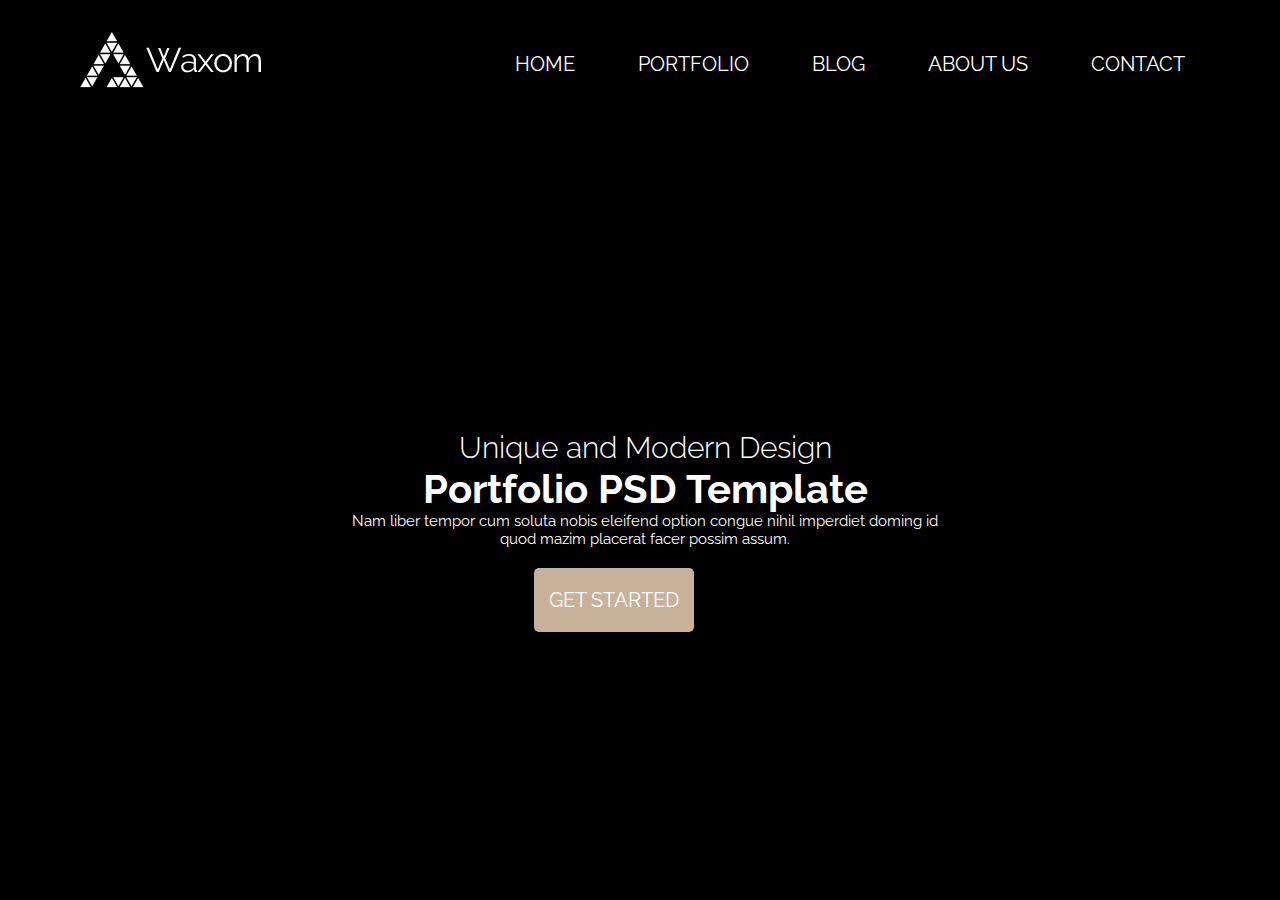
==== commit d22d769d: "Update index.html" ====
--- a/index.html
+++ b/index.html
@@ -10,7 +10,7 @@
 	<header>
 		<div class="header-container">
 			<div class="logo">
-				<img src="img/logo.png" alt="">
+				<img src="logo.png" alt="">
 			</div>
 			<div class="divmenu">
 				<input type="checkbox" id="menu-checkbox">
@@ -39,4 +39,4 @@
   	crossorigin="anonymous"></script>
 	<script scr="js.js"></script>
 </body>
-</html>+</html>
